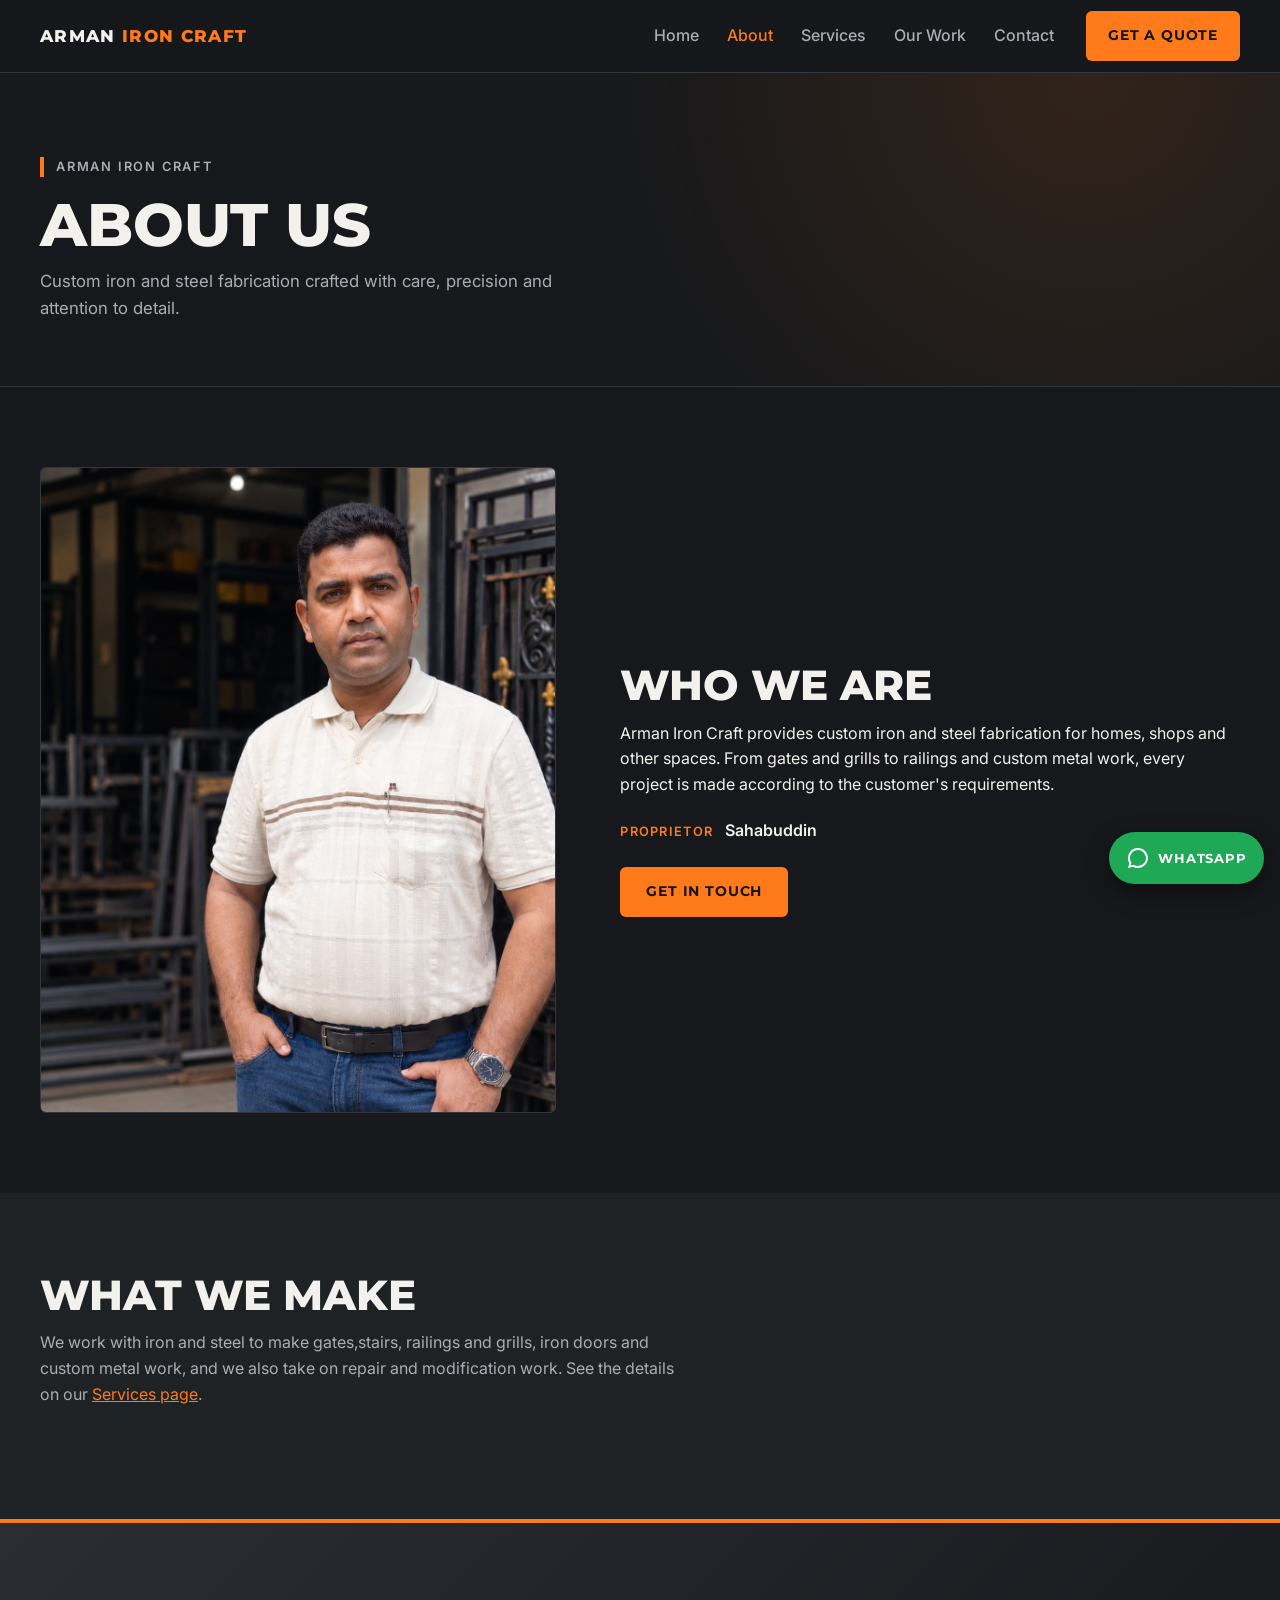
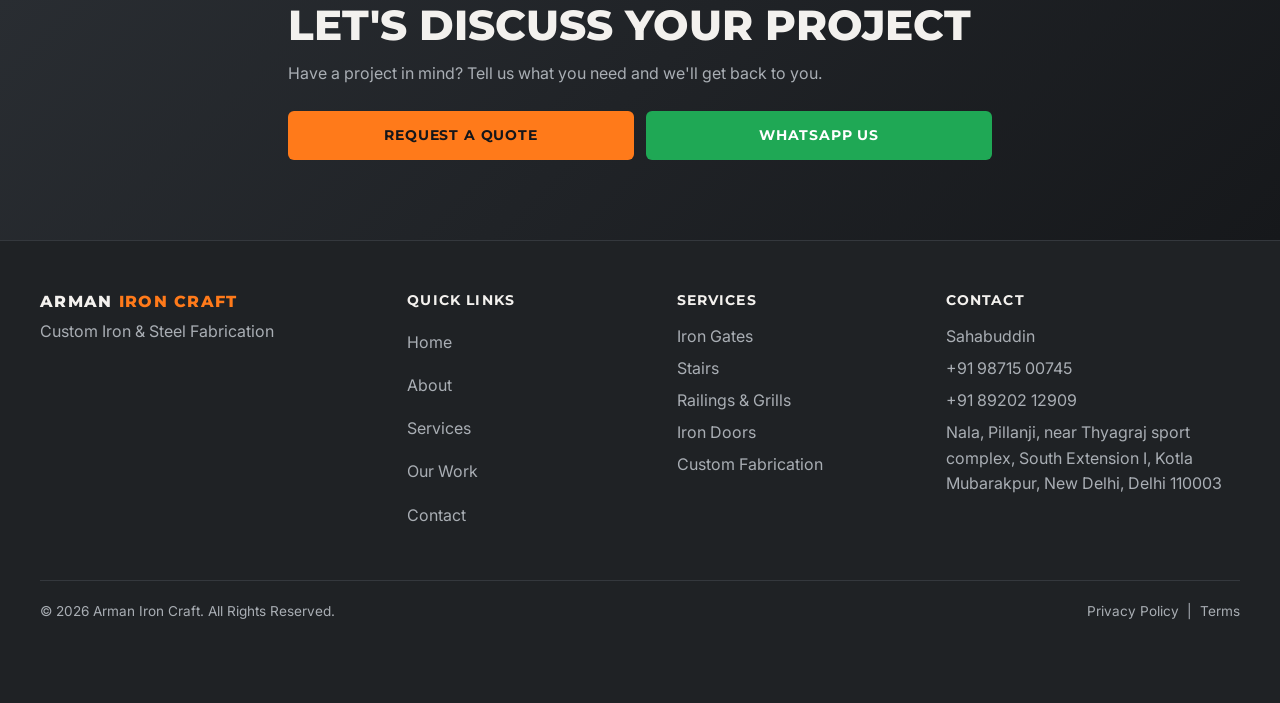
==== about.html @ 5fcb1f6f "Add files via upload" ====
<!DOCTYPE html>
<html lang="en">
<head>
  <meta charset="UTF-8">
  <meta name="viewport" content="width=device-width, initial-scale=1">
  <title>About | Arman Iron Craft</title>
  <meta name="description" content="Learn about Arman Iron Craft, a custom iron and steel fabrication business run by Sahabuddin.">
  <link rel="icon" href="assets/icons/favicon.svg" type="image/svg+xml">

  <!-- SEO: replace [YOUR-DOMAIN] with your real website address when you publish -->
  <link rel="canonical" href="https://[YOUR-DOMAIN]/about.html">
  <meta property="og:type" content="website">
  <meta property="og:site_name" content="Arman Iron Craft">
  <meta property="og:title" content="About | Arman Iron Craft">
  <meta property="og:description" content="Learn about Arman Iron Craft, a custom iron and steel fabrication business run by Sahabuddin.">
  <meta property="og:url" content="https://[YOUR-DOMAIN]/about.html">
  <meta property="og:image" content="https://[YOUR-DOMAIN]/assets/images/og-image.jpg">
  <meta name="twitter:card" content="summary_large_image">

  <meta name="theme-color" content="#16181b">

  <!-- Fonts: Montserrat for headings, Inter for body text -->
  <link rel="preconnect" href="https://fonts.googleapis.com">
  <link rel="preconnect" href="https://fonts.gstatic.com" crossorigin>
  <link href="https://fonts.googleapis.com/css2?family=Inter:wght@400;500;600&family=Montserrat:wght@700;800&display=swap" rel="stylesheet">

  <!-- Order matters: base styles first, then responsive, then animations -->
  <link rel="stylesheet" href="css/style.css">
  <link rel="stylesheet" href="css/responsive.css">
  <link rel="stylesheet" href="css/animations.css">
</head>
<body>
  <a class="skip-link" href="#main">Skip to content</a>

  <!-- ============ HEADER / NAVIGATION ============ -->
  <header class="site-header">
    <div class="container nav-bar">
      <a class="logo" href="index.html" aria-label="Arman Iron Craft - Home">ARMAN <span>IRON CRAFT</span></a>

      <button class="nav-toggle" type="button" aria-expanded="false" aria-controls="nav-menu" aria-label="Open menu">
        <span class="nav-toggle__bar"></span>
        <span class="nav-toggle__bar"></span>
        <span class="nav-toggle__bar"></span>
      </button>

      <nav id="nav-menu" class="nav-menu" aria-label="Main navigation">
        <ul class="nav-list">
          <li><a href="index.html">Home</a></li>
          <li><a href="about.html" aria-current="page">About</a></li>
          <li><a href="services.html">Services</a></li>
          <li><a href="work.html">Our Work</a></li>
          <li><a href="contact.html">Contact</a></li>
        </ul>
        <a class="btn btn--primary nav-cta" href="contact.html">Get a Quote</a>
      </nav>
    </div>
  </header>

  <main id="main">
    <section class="page-hero">
      <div class="container">
        <p class="hero__label animate-up" style="--delay: 0ms">Arman Iron Craft</p>
        <h1 class="page-hero__title animate-up" style="--delay: 100ms">About us</h1>
        <p class="page-hero__text animate-up" style="--delay: 250ms">Custom iron and steel fabrication crafted with care, precision and attention to detail.</p>
      </div>
    </section>

    <section class="section">
      <div class="container about">
        <div class="img-box about__img" data-label="Add photo: assets/images/sahabuddin.jpg">
          <img src="assets/images/sahabuddin.jpg" alt="Sahabuddin, proprietor of Arman Iron Craft" width="800" height="800" loading="lazy" onerror="this.style.display='none'">
        </div>
        <div>
          <h2 class="section__title">Who we are</h2>
          <p>Arman Iron Craft provides custom iron and steel fabrication for homes, shops and other spaces. From gates and grills to railings and custom metal work, every project is made according to the customer's requirements.</p>

          <p class="about__owner"><span>Proprietor</span> Sahabuddin</p>
          <a class="btn btn--primary" href="contact.html">Get in Touch</a>
        </div>
      </div>
    </section>

    <section class="section section--alt">
      <div class="container">
        <div class="section__head">
          <h2 class="section__title">What we make</h2>
          <p class="section__sub">We work with iron and steel to make gates,stairs, railings and grills, iron doors and custom metal work, and we also take on repair and modification work. See the details on our <a href="services.html" style="color: var(--color-accent); text-decoration: underline;">Services page</a>.</p>
        </div>
      </div>
    </section>


    <section class="section cta">
      <div class="container cta__inner">
        <h2 class="section__title">Let's discuss your project</h2>
        <p class="section__sub">Have a project in mind? Tell us what you need and we'll get back to you.</p>
        <div class="cta__actions">
          <a class="btn btn--primary" href="contact.html">Request a Quote</a>
          <a class="btn btn--whatsapp" href="#" data-whatsapp target="_blank" rel="noopener">WhatsApp Us</a>
        </div>
      </div>
    </section>
  </main>

  <!-- ============ FOOTER ============ -->
  <footer class="site-footer">
    <div class="container footer__grid">
      <div class="footer__brand">
        <p class="footer__logo">ARMAN <span>IRON CRAFT</span></p>
        <p>Custom Iron &amp; Steel Fabrication</p>
      </div>

      <nav aria-label="Footer quick links">
        <h2 class="footer__heading">Quick Links</h2>
        <ul>
          <li><a href="index.html">Home</a></li>
          <li><a href="about.html">About</a></li>
          <li><a href="services.html">Services</a></li>
          <li><a href="work.html">Our Work</a></li>
          <li><a href="contact.html">Contact</a></li>
        </ul>
      </nav>

      <div>
        <h2 class="footer__heading">Services</h2>
        <ul>
          <li>Iron Gates</li>
          <li>Stairs</li>
         <li>Railings &amp; Grills</li>
          <li>Iron Doors</li>
          <li>Custom Fabrication</li>
        </ul>
      </div>

      <div>
        <h2 class="footer__heading">Contact</h2>
        <ul>
          <li>Sahabuddin</li>
          <li data-text="phone">+91 98715 00745</li>
          <li data-text="whatsapp">[WHATSAPP NUMBER]</li>
          <li>Nala, Pillanji, near Thyagraj sport complex, South Extension I, Kotla Mubarakpur, New Delhi, Delhi 110003</li>
        </ul>
      </div>
    </div>

    <div class="container footer__bottom">
      <p>&copy; 2026 Arman Iron Craft. All Rights Reserved.</p>
      <p><a href="privacy.html">Privacy Policy</a> &nbsp;|&nbsp; <a href="terms.html">Terms</a></p>
    </div>
  </footer>

  <script src="js/main.js" defer></script>
  <script src="js/navigation.js" defer></script>
</body>
</html>
---- css/style.css ----
/* =========================================================
   ARMAN IRON CRAFT - style.css
   Base styles (written for mobile first).
   Larger-screen changes live in responsive.css
   ========================================================= */

/* ---------- 1. DESIGN TOKENS ----------
   Change a colour here and it changes everywhere. */
:root {
  --color-bg:        #16181b;  /* page background (charcoal) */
  --color-surface:   #1f2225;  /* cards, footer */
  --color-line:      #34383d;  /* thin borders */
  --color-text:      #f3f1ee;  /* main text (warm white) */
  --color-muted:     #a9aeb4;  /* secondary text (metal grey) */
  --color-accent:    #ff7a1a;  /* orange accent */
  --color-accent-dk: #e0650c;  /* accent on hover */
  --color-whatsapp:  #1fa855;

  --font-heading: "Montserrat", "Arial Black", sans-serif;
  --font-body:    "Inter", Arial, sans-serif;

  --header-height: 72px;
  --radius: 6px;
  --shadow: 0 12px 32px rgba(0, 0, 0, 0.35);
  --ease: cubic-bezier(0.22, 0.61, 0.36, 1);
}

/* ---------- 2. RESET ---------- */
*, *::before, *::after { box-sizing: border-box; }

html { scroll-behavior: smooth; }

body {
  margin: 0;
  font-family: var(--font-body);
  font-size: 1rem;
  line-height: 1.6;
  color: var(--color-text);
  background: var(--color-bg);
  -webkit-font-smoothing: antialiased;
}

img { display: block; max-width: 100%; height: auto; }
ul { margin: 0; padding: 0; list-style: none; }
a { color: inherit; text-decoration: none; }
h1, h2, h3, p { margin-top: 0; }

/* Visible keyboard focus (important for accessibility) */
:focus-visible {
  outline: 3px solid var(--color-accent);
  outline-offset: 3px;
}

/* ---------- 3. LAYOUT HELPERS ---------- */
.container {
  width: min(1200px, 100% - 2rem); /* 1rem gap each side on phones */
  margin-inline: auto;
}

.skip-link {
  position: absolute;
  left: 1rem;
  top: -100px;
  z-index: 200;
  padding: 0.75rem 1rem;
  background: var(--color-accent);
  color: #111;
  font-weight: 600;
}
.skip-link:focus { top: 1rem; }

/* ---------- 4. BUTTONS ---------- */
.btn {
  display: inline-flex;
  align-items: center;
  justify-content: center;
  min-height: 48px;               /* easy to tap on phones */
  padding: 0.75rem 1.5rem;
  border: 2px solid transparent;
  border-radius: var(--radius);
  font-family: var(--font-heading);
  font-size: 0.85rem;
  font-weight: 700;
  letter-spacing: 0.06em;
  text-transform: uppercase;
  cursor: pointer;
  transition: transform 0.2s var(--ease), background-color 0.2s, color 0.2s, border-color 0.2s;
}
.btn:hover { transform: translateY(-2px); }

.btn--primary { background: var(--color-accent); color: #14161a; }
.btn--primary:hover { background: var(--color-accent-dk); }

.btn--outline { border-color: var(--color-text); color: var(--color-text); }
.btn--outline:hover { background: var(--color-text); color: #14161a; }

.btn--dark { background: var(--color-surface); border-color: var(--color-line); color: var(--color-text); }
.btn--dark:hover { border-color: var(--color-accent); }

.btn--whatsapp { background: var(--color-whatsapp); color: #fff; }
.btn--whatsapp:hover { background: #178a46; }

/* ---------- 5. HEADER & MOBILE NAV ---------- */
.site-header {
  position: sticky;               /* stays at top while scrolling */
  top: 0;
  z-index: 100;
  background: rgba(22, 24, 27, 0.94);
  backdrop-filter: blur(8px);
  border-bottom: 1px solid var(--color-line);
}

.nav-bar {
  display: flex;
  align-items: center;
  justify-content: space-between;
  min-height: var(--header-height);
}

.logo {
  font-family: var(--font-heading);
  font-weight: 800;
  font-size: 1.05rem;
  letter-spacing: 0.08em;
}
.logo span { color: var(--color-accent); }

/* Hamburger button (3 bars) */
.nav-toggle {
  display: flex;
  flex-direction: column;
  justify-content: center;
  gap: 6px;
  width: 48px;
  height: 48px;
  padding: 0 11px;
  background: none;
  border: 0;
  cursor: pointer;
}
.nav-toggle__bar {
  display: block;
  height: 3px;
  background: var(--color-text);
  border-radius: 2px;
  transition: transform 0.3s var(--ease), opacity 0.2s;
}
/* When the menu is open, turn the 3 bars into an X */
.nav-toggle[aria-expanded="true"] .nav-toggle__bar:nth-child(1) { transform: translateY(9px) rotate(45deg); }
.nav-toggle[aria-expanded="true"] .nav-toggle__bar:nth-child(2) { opacity: 0; }
.nav-toggle[aria-expanded="true"] .nav-toggle__bar:nth-child(3) { transform: translateY(-9px) rotate(-45deg); }

/* The mobile menu panel: hidden by default, slides in when .is-open is added by JS */
.nav-menu {
  position: absolute;
  top: 100%;
  left: 0;
  right: 0;
  padding: 0.5rem 1rem 1.5rem;
  background: var(--color-bg);
  border-bottom: 1px solid var(--color-line);
  opacity: 0;
  visibility: hidden;
  transform: translateY(-12px);
  max-height: calc(100vh - var(--header-height));   /* menu scrolls on short/landscape phones */
  max-height: calc(100dvh - var(--header-height));
  overflow-y: auto;
  transition: opacity 0.3s var(--ease), transform 0.3s var(--ease), visibility 0.3s;
}
.nav-menu.is-open {
  opacity: 1;
  visibility: visible;
  transform: translateY(0);
}

.nav-list a {
  display: block;
  padding: 0.9rem 0;
  border-bottom: 1px solid var(--color-line);
  font-weight: 500;
  color: var(--color-muted);
  transition: color 0.2s;
}
.nav-list a:hover,
.nav-list a[aria-current="page"] { color: var(--color-accent); }

.nav-cta { width: 100%; margin-top: 1.25rem; }

/* ---------- 6. HERO ---------- */
.hero {
  padding: 2.5rem 0 3.5rem;
  background:
    radial-gradient(circle at 85% 0%, rgba(255, 122, 26, 0.12), transparent 45%),
    var(--color-bg);
  overflow: hidden;               /* stops the image animation causing side-scroll */
}

.hero__inner {
  display: grid;
  gap: 2.5rem;
}

.hero__label {
  display: inline-block;
  margin-bottom: 1rem;
  padding-left: 0.75rem;
  border-left: 4px solid var(--color-accent);
  font-size: 0.8rem;
  font-weight: 600;
  letter-spacing: 0.14em;
  text-transform: uppercase;
  color: var(--color-muted);
}

.hero__title {
  margin-bottom: 1.25rem;
  font-family: var(--font-heading);
  font-weight: 800;
  font-size: clamp(2.4rem, 11vw, 4.5rem); /* scales smoothly with screen size */
  line-height: 1.02;
  text-transform: uppercase;
}

.hero__text {
  max-width: 34rem;
  margin-bottom: 1.75rem;
  font-size: 1.05rem;
  color: var(--color-muted);
}

.hero__actions {
  display: grid;
  grid-template-columns: 1fr;
  gap: 0.75rem;
  margin-bottom: 0.75rem;
}

/* Image box. The gradient + text show until you add hero.jpg */
.hero__media {
  position: relative;
  aspect-ratio: 4 / 3;
  border-radius: var(--radius);
  overflow: hidden;
  background: linear-gradient(135deg, #2a2e33, #1b1d20);
  border: 1px solid var(--color-line);
  box-shadow: var(--shadow);
}
.hero__media::before {
  content: "Add your photo: assets/images/hero.jpg";
  position: absolute;
  inset: 0;
  display: grid;
  place-items: center;
  padding: 1rem;
  text-align: center;
  font-size: 0.85rem;
  color: var(--color-muted);
}
.hero__media img {
  position: absolute;
  inset: 0;
  width: 100%;
  height: 100%;
  object-fit: cover;
}

/* ---------- 7. FOOTER ---------- */
.site-footer {
  padding-top: 3rem;
  background: var(--color-surface);
  border-top: 1px solid var(--color-line);
}

.footer__grid {
  display: grid;
  gap: 2rem;
  padding-bottom: 2.5rem;
}

.footer__logo {
  margin-bottom: 0.25rem;
  font-family: var(--font-heading);
  font-weight: 800;
  letter-spacing: 0.08em;
}
.footer__logo span { color: var(--color-accent); }

.footer__brand p:last-child { color: var(--color-muted); }

.footer__heading {
  margin-bottom: 0.75rem;
  font-family: var(--font-heading);
  font-size: 0.9rem;
  letter-spacing: 0.08em;
  text-transform: uppercase;
}

.site-footer li { margin-bottom: 0.4rem; color: var(--color-muted); }
.site-footer a:hover { color: var(--color-accent); }

.footer__bottom {
  display: flex;
  flex-direction: column;
  gap: 0.5rem;
  padding: 1.25rem 0;
  border-top: 1px solid var(--color-line);
  font-size: 0.85rem;
  color: var(--color-muted);
}
.footer__bottom p { margin: 0; }

/* =========================================================
   8. SHARED SECTION STYLES
   ========================================================= */
.section { padding: 3.5rem 0; }
.section--alt { background: var(--color-surface); }
.section__head { max-width: 40rem; margin-bottom: 2rem; }
.section__title {
  margin-bottom: 0.75rem;
  font-family: var(--font-heading);
  font-weight: 800;
  font-size: clamp(1.7rem, 6vw, 2.6rem);
  line-height: 1.1;
  text-transform: uppercase;
}
.section__sub { color: var(--color-muted); }

/* Reusable image box: shows a grey label until the real photo exists */
.img-box {
  position: relative;
  overflow: hidden;
  background: linear-gradient(135deg, #2a2e33, #1b1d20);
  border: 1px solid var(--color-line);
  border-radius: var(--radius);
}
.img-box::before {
  content: attr(data-label);
  position: absolute;
  inset: 0;
  display: grid;
  place-items: center;
  padding: 1rem;
  text-align: center;
  font-size: 0.8rem;
  color: var(--color-muted);
}
.img-box img { position: absolute; inset: 0; width: 100%; height: 100%; object-fit: cover; }

/* ---------- Trust bar ---------- */
.trust { background: var(--color-surface); border-block: 1px solid var(--color-line); }
.trust__list { display: grid; grid-template-columns: 1fr 1fr; }
.trust__list li {
  padding: 1rem 0.75rem;
  border-left: 3px solid var(--color-accent);
  margin: 0.5rem 0;
  font-family: var(--font-heading);
  font-size: 0.75rem;
  font-weight: 700;
  letter-spacing: 0.06em;
  text-transform: uppercase;
}

/* ---------- About preview ---------- */
.about { display: grid; gap: 2rem; align-items: center; }
.about__img { aspect-ratio: 1 / 1; }
.about__owner { margin: 1.25rem 0 1.5rem; font-weight: 600; }
.about__owner span { margin-right: 0.5rem; color: var(--color-accent); text-transform: uppercase; font-size: 0.8rem; letter-spacing: 0.1em; }

/* ---------- Service cards ---------- */
.services-grid { display: grid; gap: 1.25rem; }
.service-card {
  display: block;
  overflow: hidden;
  background: var(--color-bg);
  border: 1px solid var(--color-line);
  border-radius: var(--radius);
  transition: transform 0.25s var(--ease), border-color 0.25s, box-shadow 0.25s;
}
.service-card:hover { transform: translateY(-4px); border-color: var(--color-accent); box-shadow: var(--shadow); }
.service-card__img { aspect-ratio: 3 / 2; border: 0; border-radius: 0; }
.service-card__body { padding: 1.25rem; }
.service-card h3, .why-card h3, .process h3, .featured__title { font-family: var(--font-heading); text-transform: uppercase; }
.service-card h3 { margin-bottom: 0.5rem; font-size: 1.1rem; }
.service-card p { color: var(--color-muted); font-size: 0.95rem; }
.service-card__more { font-weight: 600; color: var(--color-accent); }

/* ---------- Featured project ---------- */
.featured__img { aspect-ratio: 16 / 10; margin-bottom: 1.5rem; }
.featured__title { margin-bottom: 0.5rem; font-size: 1.4rem; }
.facts { display: grid; grid-template-columns: 1fr 1fr; gap: 1rem; margin: 1.5rem 0; }
.facts div { padding-left: 0.75rem; border-left: 3px solid var(--color-accent); }
.facts dt { font-size: 0.75rem; letter-spacing: 0.1em; text-transform: uppercase; color: var(--color-muted); }
.facts dd { margin: 0; font-weight: 600; }

/* ---------- Why choose us ---------- */
.why-grid { display: grid; gap: 1.25rem; }
.why-card { padding: 1.5rem; background: var(--color-bg); border-top: 3px solid var(--color-accent); border-radius: var(--radius); }
.why-card h3 { margin-bottom: 0.5rem; font-size: 1rem; }
.why-card p { margin: 0; color: var(--color-muted); }

/* ---------- How it works (vertical on phone) ---------- */
.process { position: relative; display: grid; gap: 1.75rem; }
.process::before { /* the connecting line */
  content: "";
  position: absolute;
  left: 1.25rem; top: 0; bottom: 0;
  width: 2px;
  background: var(--color-line);
}
.process li { position: relative; padding-left: 3.5rem; }
.process__num {
  position: absolute; left: 0; top: 0; z-index: 1;
  display: grid; place-items: center;
  width: 2.5rem; height: 2.5rem;
  border-radius: 50%;
  background: var(--color-accent);
  color: #14161a;
  font-family: var(--font-heading);
  font-weight: 800;
}
.process h3 { margin-bottom: 0.25rem; font-size: 1rem; }
.process p { margin: 0; color: var(--color-muted); }

/* ---------- Reviews ---------- */
.review { max-width: 40rem; margin: 0; padding: 1.5rem; background: var(--color-bg); border: 2px dashed var(--color-line); border-radius: var(--radius); }
.review__stars { margin-bottom: 0.5rem; color: var(--color-accent); font-size: 1.25rem; letter-spacing: 0.15em; }
.review blockquote { margin: 0 0 1rem; font-size: 1.1rem; }
.review figcaption span { color: var(--color-muted); font-size: 0.9rem; }
.review__note { margin: 1rem 0 0; font-size: 0.8rem; color: var(--color-accent); }

/* ---------- FAQ accordion ---------- */
.faq { max-width: 50rem; }
.faq__item { border-bottom: 1px solid var(--color-line); }
.faq__item h3 { margin: 0; }
.faq__question {
  display: flex; justify-content: space-between; align-items: center; gap: 1rem;
  width: 100%; min-height: 56px; padding: 0.75rem 0;
  background: none; border: 0; cursor: pointer;
  font: 600 1rem var(--font-body);
  color: var(--color-text); text-align: left;
}
.faq__question::after { content: "+"; font-size: 1.5rem; color: var(--color-accent); transition: transform 0.3s var(--ease); }
.faq__item.is-open .faq__question::after { transform: rotate(45deg); }
.faq__answer { display: grid; grid-template-rows: 0fr; visibility: hidden; transition: grid-template-rows 0.3s var(--ease), visibility 0.3s; }
.faq__answer > div { overflow: hidden; }
.faq__answer p { margin: 0 0 1rem; color: var(--color-muted); }
.faq__item.is-open .faq__answer { grid-template-rows: 1fr; visibility: visible; }
.faq__answer a { color: var(--color-accent); text-decoration: underline; }

/* ---------- Quote CTA ---------- */
.cta { background: linear-gradient(135deg, #2a2e33, var(--color-bg)); border-top: 4px solid var(--color-accent); }
.cta__inner { max-width: 44rem; }
.cta__actions { display: grid; gap: 0.75rem; margin-top: 1.5rem; }

/* =========================================================
   9. INNER PAGE HEADER + SERVICES PAGE
   ========================================================= */
.page-hero {
  padding: 3rem 0 2.5rem;
  background: radial-gradient(circle at 85% 0%, rgba(255, 122, 26, 0.12), transparent 45%), var(--color-bg);
  border-bottom: 1px solid var(--color-line);
}
.page-hero__title {
  margin-bottom: 0.75rem;
  font-family: var(--font-heading);
  font-weight: 800;
  font-size: clamp(2.2rem, 9vw, 3.75rem);
  line-height: 1.05;
  text-transform: uppercase;
}
.page-hero__text { max-width: 36rem; margin: 0; color: var(--color-muted); font-size: 1.05rem; }

.service-detail {
  display: grid;
  gap: 1.5rem;
  padding: 2.5rem 0;
  border-bottom: 1px solid var(--color-line);
  scroll-margin-top: calc(var(--header-height) + 1rem); /* so the sticky header doesn't cover the heading */
}
.service-detail__img { aspect-ratio: 4 / 3; }
.service-detail__title {
  margin-bottom: 0.75rem;
  font-family: var(--font-heading);
  font-weight: 800;
  font-size: clamp(1.5rem, 5vw, 2rem);
  text-transform: uppercase;
}
.service-detail p { color: var(--color-muted); }
.service-detail .btn { margin-top: 0.5rem; }

/* =========================================================
   10. OUR WORK: FILTERS, GALLERY, LIGHTBOX
   ========================================================= */
[hidden] { display: none !important; }   /* makes the hidden attribute always win */
body.no-scroll { overflow: hidden; }

.filters { display: flex; flex-wrap: wrap; gap: 0.5rem; margin-bottom: 2rem; }
.filter-btn {
  min-height: 44px;
  padding: 0.5rem 1.1rem;
  background: none;
  border: 2px solid var(--color-line);
  border-radius: var(--radius);
  color: var(--color-text);
  font: 700 0.8rem var(--font-heading);
  letter-spacing: 0.06em;
  text-transform: uppercase;
  cursor: pointer;
  transition: background-color 0.2s, border-color 0.2s, color 0.2s;
}
.filter-btn:hover { border-color: var(--color-accent); }
.filter-btn.is-active { background: var(--color-accent); border-color: var(--color-accent); color: #14161a; }

.gallery-grid { display: grid; gap: 1rem; }
.gallery-grid li { animation: fade-up 0.5s var(--ease) both; }  /* fade in when filter changes */

.gallery-item {
  position: relative;
  display: block;
  width: 100%;
  padding: 0;
  overflow: hidden;
  background: none;
  border: 0;
  border-radius: var(--radius);
  cursor: pointer;
  text-align: left;
}
.gallery-item .img-box { display: block; aspect-ratio: 4 / 3; transition: border-color 0.25s; }
.gallery-item img { transition: transform 0.5s var(--ease); }
.gallery-item:hover img { transform: scale(1.06); }
.gallery-item:hover .img-box { border-color: var(--color-accent); }
.gallery-item__caption {
  position: absolute;
   z-index: 2;
  left: 0; right: 0; bottom: 0;
  padding: 2rem 1rem 0.75rem;
  background: linear-gradient(transparent, rgba(0, 0, 0, 0.8));
  color: #fff;
  font: 700 0.9rem var(--font-heading);
  text-transform: uppercase;
  letter-spacing: 0.04em;
}

/* Lightbox */
.lightbox {
  position: fixed;
  inset: 0;
  z-index: 300;
  display: grid;
  grid-template-columns: 1fr 1fr;
  grid-template-rows: 1fr auto;
  grid-template-areas: "image image" "prev next";   /* phone: arrows go BELOW the photo */
  align-items: center;
  gap: 0.75rem;
  padding: 4rem 1rem 1rem;
  background: rgba(10, 11, 12, 0.95);
  opacity: 0;
  visibility: hidden;
  transition: opacity 0.3s var(--ease), visibility 0.3s;
}
.lightbox.is-open { opacity: 1; visibility: visible; }

.lightbox__btn {
  display: grid; place-items: center;
  width: 48px; height: 48px;
  background: rgba(255, 255, 255, 0.1);
  border: 0; border-radius: 50%;
  color: #fff; font-size: 2rem; line-height: 1;
  cursor: pointer;
  transition: background-color 0.2s;
}
.lightbox__btn:hover { background: var(--color-accent); color: #14161a; }
.lightbox__close { position: absolute; top: 0.75rem; right: 0.75rem; }

.lightbox__figure { margin: 0; min-width: 0; text-align: center; transition: opacity 0.25s; }
.lightbox__figure.is-changing { opacity: 0; }
.lightbox__img { max-width: 100%; max-height: 72vh; margin: 0 auto; object-fit: contain; border-radius: var(--radius); }
.lightbox__figure.is-missing .lightbox__img { display: none; }
.lightbox__missing { display: none; padding: 4rem 1rem; color: var(--color-muted); }
.lightbox__figure.is-missing .lightbox__missing { display: block; }
.lightbox figcaption { margin-top: 0.75rem; color: #fff; }
.lightbox__title { display: block; font-family: var(--font-heading); text-transform: uppercase; }
.lightbox__category { color: var(--color-accent); font-size: 0.85rem; }

/* =========================================================
   11. CONTACT PAGE + QUOTE FORM
   ========================================================= */
.contact-grid { display: grid; gap: 2.5rem; }

.contact-card { padding: 1.5rem; background: var(--color-surface); border: 1px solid var(--color-line); border-top: 3px solid var(--color-accent); border-radius: var(--radius); align-self: start; }
.contact-card__title { margin-bottom: 1rem; font: 800 1.1rem var(--font-heading); text-transform: uppercase; }
.contact-list div { padding: 0.75rem 0; border-bottom: 1px solid var(--color-line); }
.contact-list dt { font-size: 0.75rem; letter-spacing: 0.1em; text-transform: uppercase; color: var(--color-muted); }
.contact-list dd { margin: 0; font-weight: 600; overflow-wrap: anywhere; }
.contact-actions { display: grid; gap: 0.75rem; margin-top: 1.5rem; }

.quote-form { display: grid; gap: 1.25rem; margin-top: 1.5rem; color-scheme: dark; }
.field label { display: block; margin-bottom: 0.4rem; font-weight: 600; font-size: 0.95rem; }
.field label span { color: var(--color-accent); }
.field input, .field select, .field textarea {
  width: 100%;
  min-height: 48px;
  padding: 0.75rem 0.9rem;
  background: var(--color-surface);
  border: 2px solid var(--color-line);
  border-radius: var(--radius);
  color: var(--color-text);
  font: 1rem var(--font-body);          /* 16px stops iPhones zooming in on tap */
  transition: border-color 0.2s;
}
.field textarea { resize: vertical; }
.field input:focus, .field select:focus, .field textarea:focus { border-color: var(--color-accent); outline: none; }
.field input[type="file"] { padding: 0.6rem; }
.field__hint { margin: 0.4rem 0 0; font-size: 0.85rem; color: var(--color-muted); }
.field__error { margin: 0.4rem 0 0; min-height: 0; font-size: 0.9rem; font-weight: 600; color: #ff8a7a; }
.field.has-error input, .field.has-error select, .field.has-error textarea { border-color: #ff8a7a; }

.form-success { margin-top: 1.5rem; padding: 1.5rem; background: var(--color-surface); border: 2px solid var(--color-whatsapp); border-radius: var(--radius); }
.form-success h3 { margin-bottom: 0.5rem; font-family: var(--font-heading); text-transform: uppercase; }
.form-success p { color: var(--color-muted); }

.map-box { aspect-ratio: 16 / 10; }
.map-box iframe { position: absolute; inset: 0; width: 100%; height: 100%; border: 0; }

/* =========================================================
   12. FLOATING WHATSAPP BUTTON + SERVICE BUTTONS
   ========================================================= */
.whatsapp-float {
  position: fixed;
  right: 1rem;
  bottom: calc(1rem + env(safe-area-inset-bottom, 0px));
  z-index: 150;                       /* above the page, below the lightbox */
  display: flex;
  align-items: center;
  gap: 0.5rem;
  min-height: 52px;
  padding: 0 1.1rem;
  background: var(--color-whatsapp);
  border-radius: 999px;
  box-shadow: 0 8px 24px rgba(0, 0, 0, 0.45);
  color: #fff;
  font: 700 0.8rem var(--font-heading);
  letter-spacing: 0.06em;
  text-transform: uppercase;
  transition: transform 0.2s var(--ease), background-color 0.2s;
}
.whatsapp-float:hover { background: #178a46; transform: translateY(-3px); }

.footer__bottom { padding-bottom: 5rem; }   /* keeps footer text clear of the floating button */

.service-detail__actions { display: flex; flex-wrap: wrap; gap: 0.75rem; margin-top: 0.5rem; }
.service-detail__actions .btn { margin-top: 0; }


/* =========================================================
   13. MOBILE POLISH (Stage 9)
   ========================================================= */
body { overflow-x: clip; }                    /* safety net: never allow sideways scrolling */
.page-hero__title, .section__title, .hero__title { overflow-wrap: break-word; }

/* Very small phones (320px) */
@media (max-width: 359px) {
  .logo { font-size: 0.9rem; letter-spacing: 0.05em; }
  .btn { padding-inline: 1rem; }
  .whatsapp-float span { display: none; }     /* icon only, saves space */
  .whatsapp-float { padding: 0; width: 52px; justify-content: center; }
}

/* Bigger tap area for footer links */
.site-footer li a { display: inline-block; padding: 0.35rem 0; }

/* Lightbox arrow positions on phones */
.lightbox__figure { grid-area: image; }
.lightbox__prev { grid-area: prev; justify-self: start; }
.lightbox__next { grid-area: next; justify-self: end; }

/* =========================================================
   14. PRIVACY / TERMS PAGES
   ========================================================= */
.legal { max-width: 46rem; }
.legal h2 { margin: 2rem 0 0.5rem; font: 800 1.15rem var(--font-heading); text-transform: uppercase; }
.legal p { color: var(--color-muted); }

/* =========================================================
   15. SHOW WHOLE PHOTOS (no cropping) + "SHOW MORE"
   ========================================================= */
.service-card__img img,
.service-detail__img img,
.gallery-item img { object-fit: contain; }   /* whole photo visible, dark bars if shapes differ */

.gallery-more { margin-top: 2rem; text-align: center; }
.gallery-more p { margin-bottom: 1rem; color: var(--color-muted); font-size: 0.9rem; }

/* =========================================================
   16. PHOTO FITTING (blurred fill, hidden labels, taller About photo)
   ========================================================= */

/* Once a real photo has loaded, hide the grey "assets/images/..." label behind it */
.img-box.is-loaded::before { display: none; }

/* Where a photo does not fill its box, show a soft blurred copy of the same photo
   instead of plain dark bars (main.js sets --photo for each box) */
.service-card__img.is-loaded::after,
.service-detail__img.is-loaded::after,
.gallery-item .img-box.is-loaded::after {
  content: "";
  position: absolute;
  inset: -24px;
  background: var(--photo) center / cover no-repeat;
  filter: blur(20px) brightness(0.45);
  z-index: 0;
}
.service-card__img img,
.service-detail__img img,
.gallery-item img { z-index: 1; }

/* Sahabuddin's photo: taller box so head and body both fit */
.about__img { aspect-ratio: 4 / 5; }
.about__img img { object-position: center top; }

/* =========================================================
   17. MENU LABEL, COMPACT FOOTER, HOME "OUR WORK" PREVIEW
   ========================================================= */

/* Word "MENU" next to the hamburger so visitors know it is a menu */
.nav-toggle { position: relative; }
.nav-toggle::before {
  content: "Pages";
  color: var(--color-text);
  position: absolute;
  right: 100%;
  top: 50%;
  transform: translateY(-50%);
  margin-right: 0.15rem;
  font: 700 0.75rem var(--font-heading);
  letter-spacing: 0.12em;
  text-transform: uppercase;
}
@media (max-width: 420px) { .logo { font-size: 0.85rem; letter-spacing: 0.05em; } }  /* makes room for the label */
@media (max-width: 339px) { .nav-toggle::before { display: none; } }                  /* tiniest phones: no room */

/* Phone footer: Quick Links and Services side by side, brand and contact full width */
.footer__grid { grid-template-columns: 1fr 1fr; gap: 1.5rem; }
.footer__grid > :first-child, .footer__grid > :last-child { grid-column: 1 / -1; }

/* Homepage photo preview */
.work-preview { display: grid; grid-template-columns: 1fr 1fr; gap: 0.75rem; margin-bottom: 2rem; }
.work-preview a { display: block; }
.work-preview .img-box { display: block; aspect-ratio: 4 / 5; transition: border-color 0.25s; }
.work-preview a:hover .img-box { border-color: var(--color-accent); }
.work-preview .img-box.is-loaded::after {
  content: "";
  position: absolute;
  inset: -24px;
  background: var(--photo) center / cover no-repeat;
  filter: blur(20px) brightness(0.45);
  z-index: 0;
}
.work-preview img { object-fit: contain; z-index: 1; }
---- css/responsive.css ----
/* =========================================================
   ARMAN IRON CRAFT - responsive.css
   Changes for bigger screens. "min-width" means:
   "apply these rules when the screen is AT LEAST this wide".
   ========================================================= */

/* ---------- Large phones & small tablets (600px+) ---------- */
@media (min-width: 600px) {
  .hero__actions { grid-template-columns: 1fr 1fr; }
  .footer__grid { grid-template-columns: 1fr 1fr; }
  .footer__bottom { flex-direction: row; justify-content: space-between; }
}

/* ---------- Desktop navigation (900px+) ---------- */
@media (min-width: 900px) {
  .nav-toggle { display: none; }           /* hide hamburger */

  /* Menu becomes a normal horizontal row */
  .nav-menu {
    position: static;
    display: flex;
    align-items: center;
    gap: 2rem;
    padding: 0;
    background: none;
    border: 0;
    opacity: 1;
    visibility: visible;
    transform: none;
  }
  .nav-list { display: flex; gap: 1.75rem; }
  .nav-list a { padding: 0.5rem 0; border: 0; }
  .nav-cta { width: auto; margin: 0; min-height: 44px; padding-inline: 1.25rem; }

  /* Hero: text left, image right */
  .hero { padding: 5rem 0 6rem; }
  .hero__inner { grid-template-columns: 1.05fr 1fr; align-items: center; gap: 3.5rem; }
  .hero__media { aspect-ratio: 5 / 4; }

  .footer__grid { grid-template-columns: 1.4fr 1fr 1fr 1.2fr; }
}

/* =========================================================
   Homepage sections - larger screens
   ========================================================= */
@media (min-width: 600px) {
  .trust__list { grid-template-columns: repeat(4, 1fr); }
  .services-grid, .why-grid { grid-template-columns: 1fr 1fr; }
  .cta__actions { grid-template-columns: 1fr 1fr; }
}

@media (min-width: 900px) {
  .section { padding: 5rem 0; }
  .about { grid-template-columns: 1fr 1.2fr; gap: 4rem; }
  .services-grid, .why-grid { grid-template-columns: repeat(3, 1fr); }
  .facts { grid-template-columns: repeat(4, 1fr); }

  /* Process becomes horizontal */
  .process { grid-template-columns: repeat(5, 1fr); gap: 1.5rem; }
  .process::before { left: 0; right: 0; top: 1.25rem; bottom: auto; width: auto; height: 2px; }
  .process li { padding: 3.5rem 0 0; }
}

/* Services page - larger screens */
@media (min-width: 900px) {
  .page-hero { padding: 5rem 0 4rem; }
  .service-detail { grid-template-columns: 1fr 1fr; gap: 4rem; align-items: center; padding: 4rem 0; }
  .service-detail:nth-child(even) .service-detail__img { order: 2; } /* zig-zag: image switches sides */
}

/* Our Work page - larger screens */
@media (min-width: 500px) {
  .gallery-grid { grid-template-columns: 1fr 1fr; }
}
@media (min-width: 900px) {
  .gallery-grid { grid-template-columns: repeat(3, 1fr); gap: 1.25rem; }
  .lightbox { padding: 3rem 1.5rem 1.5rem; gap: 1.5rem; }
  .lightbox__img { max-height: 78vh; }
}

/* Contact page - larger screens */
@media (min-width: 900px) {
  .contact-grid { grid-template-columns: 1fr 1.4fr; gap: 4rem; }
  .contact-card { position: sticky; top: calc(var(--header-height) + 1.5rem); }
  .map-box { aspect-ratio: 21 / 9; }
}


/* =========================================================
   MOBILE POLISH (Stage 9)
   ========================================================= */

/* Desktop: lightbox arrows go back to the sides, menu never scrolls */
@media (min-width: 900px) {
  .lightbox {
    grid-template-columns: auto 1fr auto;
    grid-template-rows: 1fr;
    grid-template-areas: "prev image next";
  }
  .nav-menu { max-height: none; overflow: visible; }
}

/* Touch screens have no real "hover", so skip hover movement (stops cards sticking after a tap) */
@media (hover: none) {
  .btn:hover, .service-card:hover, .whatsapp-float:hover { transform: none; }
  .gallery-item:hover img { transform: none; }
}

/* Footer and work preview - larger screens */
@media (min-width: 900px) {
  .footer__grid > :first-child, .footer__grid > :last-child { grid-column: auto; }  /* back to 4 normal columns */
  .work-preview { grid-template-columns: repeat(3, 1fr); gap: 1rem; }
}
---- css/animations.css ----
/* =========================================================
   ARMAN IRON CRAFT - animations.css
   ========================================================= */

/* Fade + slide up. Each element sets its own --delay in the HTML */
@keyframes fade-up {
  from { opacity: 0; transform: translateY(24px); }
  to   { opacity: 1; transform: translateY(0); }
}

/* Image gently scales into place */
@keyframes scale-in {
  from { opacity: 0; transform: scale(1.08); }
  to   { opacity: 1; transform: scale(1); }
}

.animate-up {
  opacity: 0;
  animation: fade-up 0.8s var(--ease) var(--delay, 0ms) forwards;
}

.hero__media {
  animation: scale-in 1.1s var(--ease) 0.2s both;
}

/* If a visitor asked their device for less motion, switch animations off */
@media (prefers-reduced-motion: reduce) {
  html { scroll-behavior: auto; }
  *, *::before, *::after {
    animation: none !important;
    transition: none !important;
  }
  .animate-up { opacity: 1; }
}

/* =========================================================
   SCROLL ANIMATIONS (classes are added by main.js)
   ========================================================= */

/* Scroll reveal */
.reveal {
  opacity: 0;
  transform: translateY(24px);
  transition: opacity 0.7s var(--ease), transform 0.7s var(--ease);
}
.reveal.is-visible { opacity: 1; transform: none; }

/* "How it works": the orange line fills in as you scroll */
.process--animated::after {
  content: "";
  position: absolute;
  left: 1.25rem; top: 0; bottom: 0;
  width: 2px;
  background: var(--color-accent);
  transform-origin: top;
  transform: scaleY(var(--progress, 0));
}
/* Number circles start grey and turn orange when the line reaches them */
.process--animated .process__num {
  background: var(--color-surface);
  border: 2px solid var(--color-line);
  color: var(--color-muted);
  transition: background-color 0.4s, color 0.4s, border-color 0.4s;
}
.process--animated .is-reached .process__num {
  background: var(--color-accent);
  border-color: var(--color-accent);
  color: #14161a;
}

@media (min-width: 900px) {
  /* On desktop the line runs sideways instead */
  .process--animated::after {
    left: 0; right: 0; bottom: auto; top: 1.25rem;
    width: auto; height: 2px;
    transform-origin: left;
    transform: scaleX(var(--progress, 0));
  }
}

@media (prefers-reduced-motion: reduce) {
  .reveal { opacity: 1; transform: none; }
}
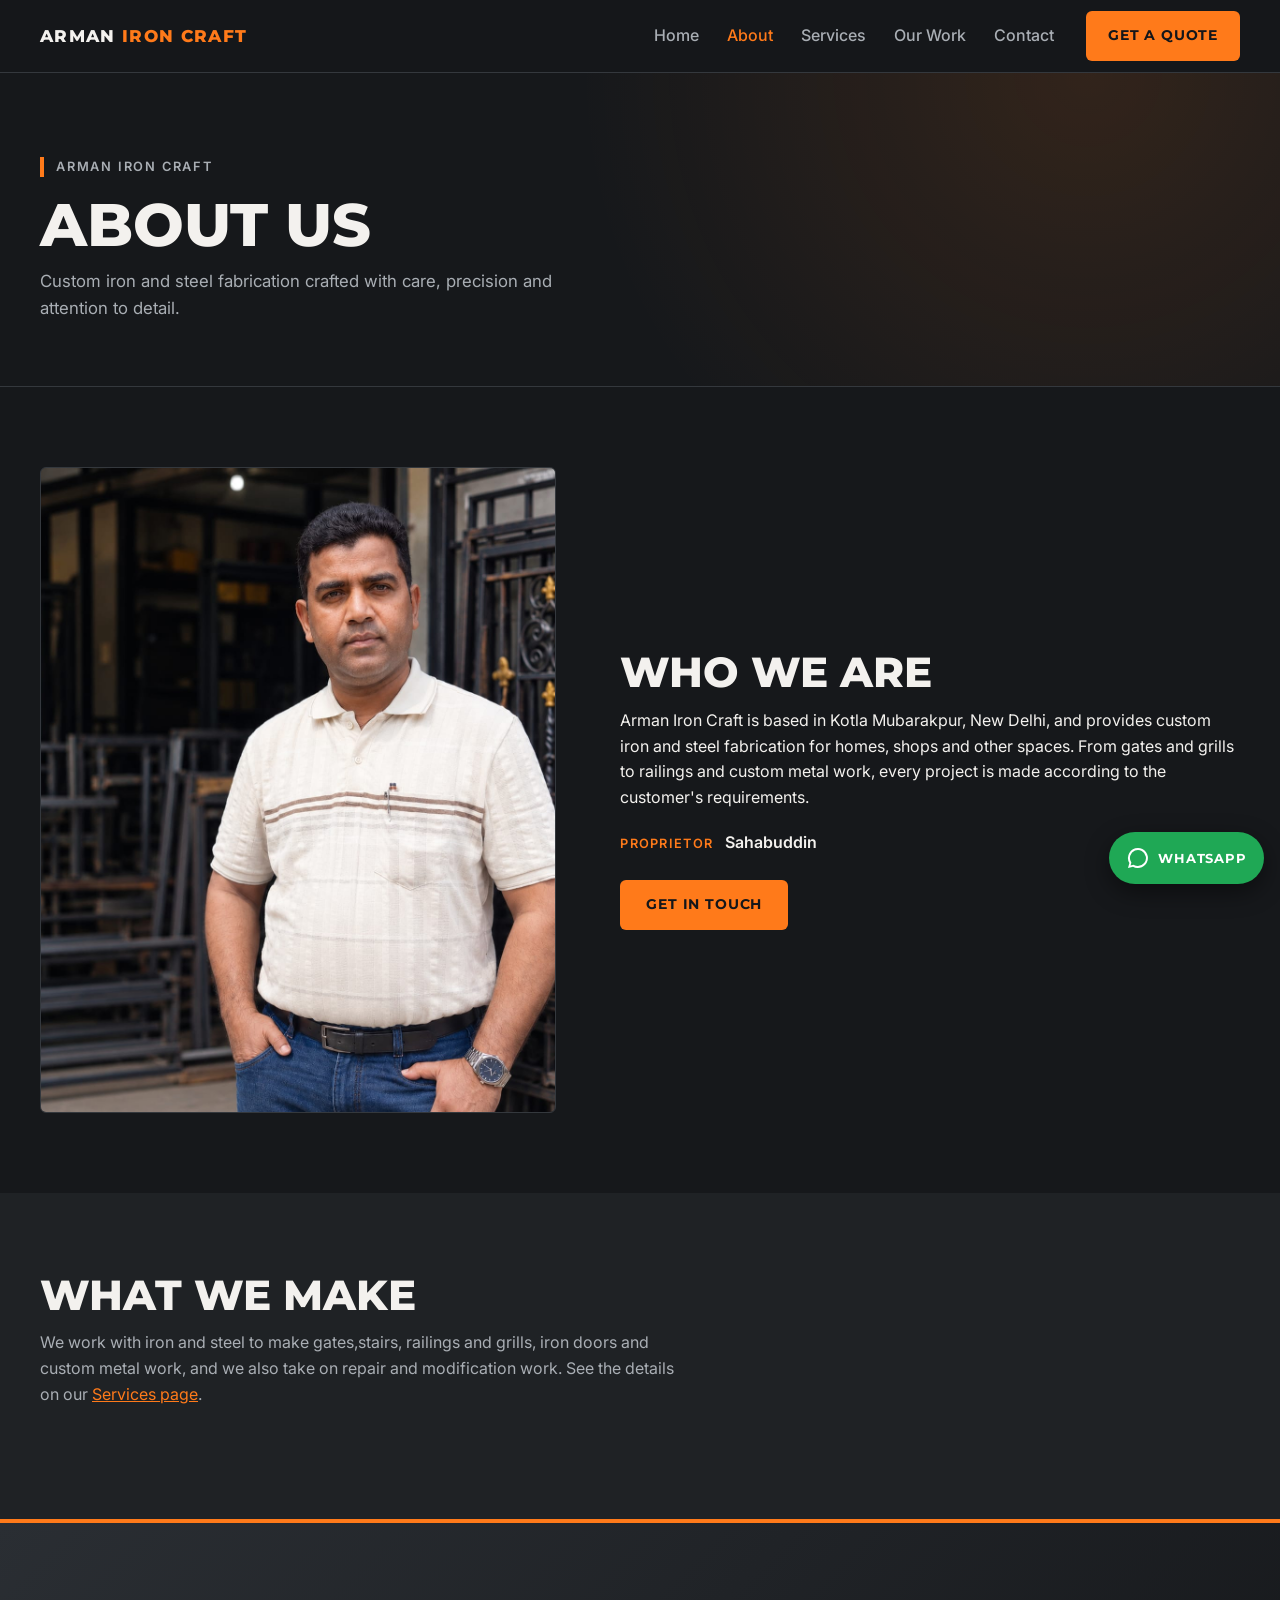
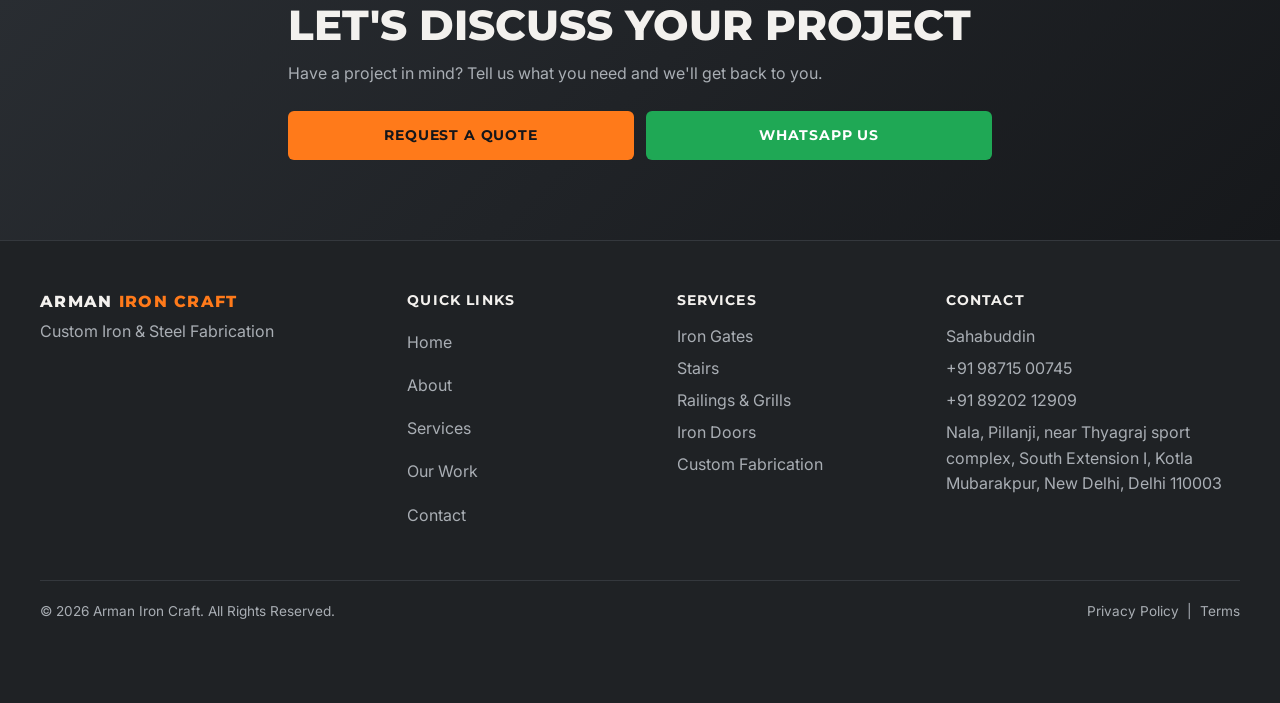
==== commit 093aefec: "Add files via upload" ====
--- a/about.html
+++ b/about.html
@@ -8,13 +8,17 @@
   <link rel="icon" href="assets/icons/favicon.svg" type="image/svg+xml">
 
   <!-- SEO: replace [YOUR-DOMAIN] with your real website address when you publish -->
-  <link rel="canonical" href="https://[YOUR-DOMAIN]/about.html">
+  <link rel="canonical" href="https://arman-ctrl-png.github.io/arman-iron-craft/about.html">
   <meta property="og:type" content="website">
   <meta property="og:site_name" content="Arman Iron Craft">
   <meta property="og:title" content="About | Arman Iron Craft">
   <meta property="og:description" content="Learn about Arman Iron Craft, a custom iron and steel fabrication business run by Sahabuddin.">
-  <meta property="og:url" content="https://[YOUR-DOMAIN]/about.html">
-  <meta property="og:image" content="https://[YOUR-DOMAIN]/assets/images/og-image.jpg">
+  <meta property="og:url" content="https://arman-ctrl-png.github.io/arman-iron-craft/about.html">
+  <meta property="og:image" content="https://arman-ctrl-png.github.io/arman-iron-craft/assets/images/og-image.jpg">
+  <meta property="og:image:width" content="1200">
+  <meta property="og:image:height" content="630">
+  <meta property="og:image:width" content="1200">
+  <meta property="og:image:height" content="630">
   <meta name="twitter:card" content="summary_large_image">
 
   <meta name="theme-color" content="#16181b">
@@ -72,7 +76,7 @@
         </div>
         <div>
           <h2 class="section__title">Who we are</h2>
-          <p>Arman Iron Craft provides custom iron and steel fabrication for homes, shops and other spaces. From gates and grills to railings and custom metal work, every project is made according to the customer's requirements.</p>
+          <p>Arman Iron Craft is based in Kotla Mubarakpur, New Delhi, and provides custom iron and steel fabrication for homes, shops and other spaces. From gates and grills to railings and custom metal work, every project is made according to the customer's requirements.</p>
 
           <p class="about__owner"><span>Proprietor</span> Sahabuddin</p>
           <a class="btn btn--primary" href="contact.html">Get in Touch</a>
--- a/css/style.css
+++ b/css/style.css
@@ -757,4 +757,7 @@
   filter: blur(20px) brightness(0.45);
   z-index: 0;
 }
-.work-preview img { object-fit: contain; z-index: 1; }+.work-preview img { object-fit: contain; z-index: 1; }
+
+/* Make the outline button see-through (buttons get a grey background by default) */
+.btn--outline { background: transparent; }
